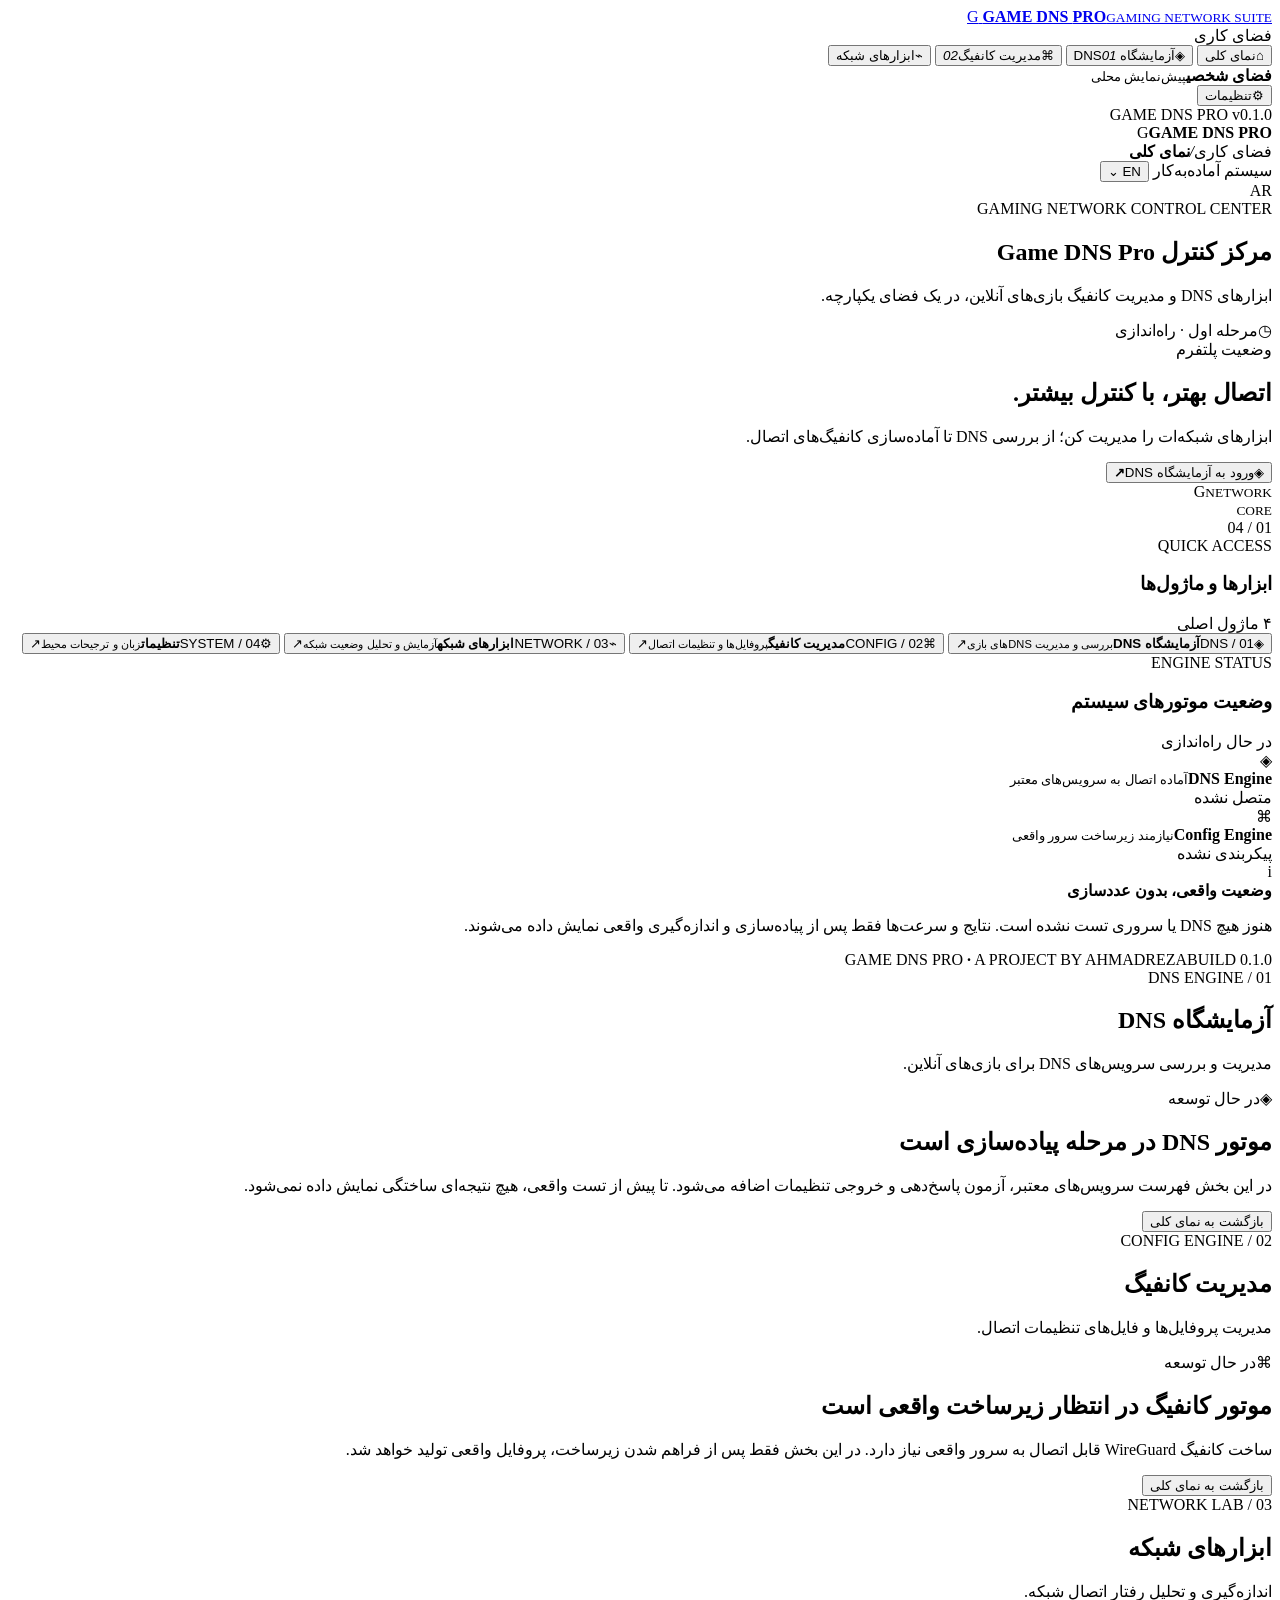
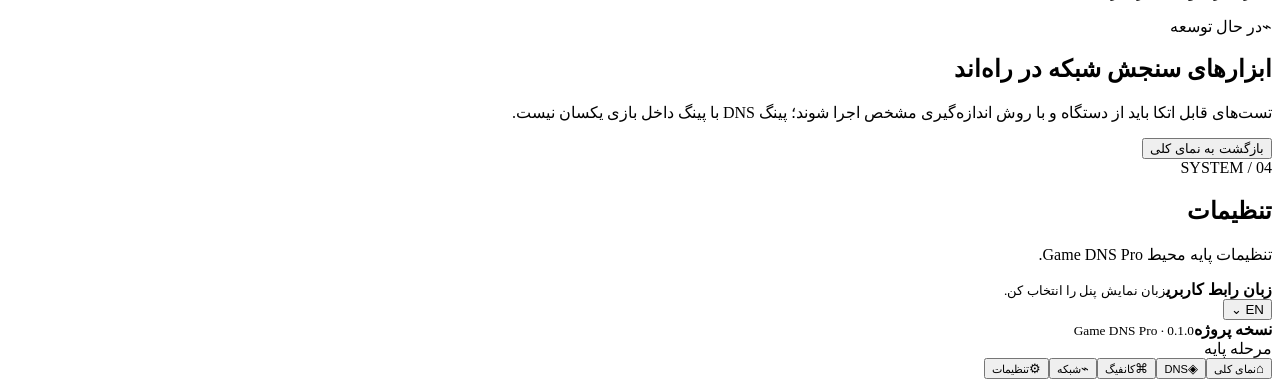
==== index.html @ c8e37b6e "feat: add responsive Game DNS Pro dashboard" ====
<!doctype html>
<html lang="fa" dir="rtl">
<head>
  <meta charset="utf-8">
  <meta name="viewport" content="width=device-width, initial-scale=1, viewport-fit=cover">
  <meta name="theme-color" content="#0b101b">
  <meta name="description" content="Game DNS Pro — Gaming DNS and configuration tools">
  <title>Game DNS Pro</title>
  <link rel="preconnect" href="https://fonts.googleapis.com">
  <link rel="preconnect" href="https://fonts.gstatic.com" crossorigin>
  <link href="https://fonts.googleapis.com/css2?family=Vazirmatn:wght@400;500;600;700;800;900&display=swap" rel="stylesheet">
  <link rel="stylesheet" href="assets/css/styles.css">
</head>
<body>
  <div class="ambient ambient-one"></div><div class="ambient ambient-two"></div>
  <div class="app-shell">
    <aside class="sidebar">
      <a class="brand" href="#" aria-label="Game DNS Pro">
        <span class="brand-mark"><span>G</span><i></i></span>
        <span class="brand-copy"><strong>GAME DNS <b>PRO</b></strong><small>GAMING NETWORK SUITE</small></span>
      </a>
      <div class="side-label" data-i18n="workspace">فضای کاری</div>
      <nav class="side-nav">
        <button class="nav-item active" data-page="overview"><span class="nav-icon">⌂</span><span data-i18n="overview">نمای کلی</span></button>
        <button class="nav-item" data-page="dns"><span class="nav-icon">◈</span><span data-i18n="dnsLab">آزمایشگاه DNS</span><em class="nav-soon">01</em></button>
        <button class="nav-item" data-page="configs"><span class="nav-icon">⌘</span><span data-i18n="configLab">مدیریت کانفیگ</span><em class="nav-soon">02</em></button>
        <button class="nav-item" data-page="network"><span class="nav-icon">⌁</span><span data-i18n="networkLab">ابزارهای شبکه</span></button>
      </nav>
      <div class="sidebar-bottom">
        <div class="private-card"><span class="private-dot"></span><div><strong data-i18n="personalWorkspace">فضای شخصی</strong><small data-i18n="localPreview">پیش‌نمایش محلی</small></div></div>
        <button class="nav-item" data-page="settings"><span class="nav-icon">⚙</span><span data-i18n="settings">تنظیمات</span></button>
        <div class="side-version">GAME DNS PRO <span>v0.1.0</span></div>
      </div>
    </aside>

    <main class="main-content">
      <header class="topbar">
        <div class="mobile-brand"><span class="brand-mark small"><span>G</span><i></i></span><strong>GAME DNS <b>PRO</b></strong></div>
        <div class="breadcrumb"><span data-i18n="workspace">فضای کاری</span><i>/</i><strong id="page-name" data-i18n="overview">نمای کلی</strong></div>
        <div class="top-actions">
          <span class="system-status"><i></i><span data-i18n="systemStandby">سیستم آماده‌به‌کار</span></span>
          <button class="language-button" id="language-toggle" aria-label="Change language">EN <span>⌄</span></button>
          <div class="avatar">AR</div>
        </div>
      </header>

      <section class="page active" id="page-overview">
        <div class="welcome-row">
          <div><div class="eyebrow"><span></span><span data-i18n="controlCenter">GAMING NETWORK CONTROL CENTER</span></div>
            <h1><span data-i18n="welcome">مرکز کنترل</span> <span class="accent-text">Game DNS Pro</span></h1>
            <p data-i18n="welcomeSub">ابزارهای DNS و مدیریت کانفیگ بازی‌های آنلاین، در یک فضای یکپارچه.</p>
          </div>
          <div class="date-chip"><span class="date-icon">◷</span><span data-i18n="phaseOne">مرحله اول · راه‌اندازی</span></div>
        </div>

        <div class="hero-panel">
          <div class="hero-grid"></div><div class="hero-orbit orbit-a"></div><div class="hero-orbit orbit-b"></div>
          <div class="hero-content">
            <div class="hero-kicker"><span class="live-dot"></span><span data-i18n="platformStatus">وضعیت پلتفرم</span></div>
            <h2 data-i18n="buildYourConnection">اتصال بهتر، با کنترل بیشتر.</h2>
            <p data-i18n="heroText">ابزارهای شبکه‌ات را مدیریت کن؛ از بررسی DNS تا آماده‌سازی کانفیگ‌های اتصال.</p>
            <button class="primary-button" data-go="dns"><span>◈</span><span data-i18n="openDnsLab">ورود به آزمایشگاه DNS</span><b>↗</b></button>
          </div>
          <div class="hero-art" aria-hidden="true"><div class="core-ring ring-one"></div><div class="core-ring ring-two"></div><div class="core-center"><span>G</span><small>NETWORK<br>CORE</small></div><i class="spark spark-one"></i><i class="spark spark-two"></i><i class="spark spark-three"></i></div>
          <div class="hero-index">01 <span>/ 04</span></div>
        </div>

        <div class="section-heading"><div><span class="section-overline" data-i18n="quickAccess">QUICK ACCESS</span><h3 data-i18n="toolsAndModules">ابزارها و ماژول‌ها</h3></div><span class="section-note" data-i18n="modulesCount">۴ ماژول اصلی</span></div>
        <div class="module-grid">
          <button class="module-card dns-card" data-go="dns"><span class="module-symbol">◈</span><span class="module-tag">01 / DNS</span><strong data-i18n="dnsLab">آزمایشگاه DNS</strong><small data-i18n="dnsDescription">بررسی و مدیریت DNSهای بازی</small><span class="module-arrow">↗</span><span class="module-glow"></span></button>
          <button class="module-card config-card" data-go="configs"><span class="module-symbol">⌘</span><span class="module-tag">02 / CONFIG</span><strong data-i18n="configLab">مدیریت کانفیگ</strong><small data-i18n="configDescription">پروفایل‌ها و تنظیمات اتصال</small><span class="module-arrow">↗</span><span class="module-glow"></span></button>
          <button class="module-card network-card" data-go="network"><span class="module-symbol">⌁</span><span class="module-tag">03 / NETWORK</span><strong data-i18n="networkLab">ابزارهای شبکه</strong><small data-i18n="networkDescription">آزمایش و تحلیل وضعیت شبکه</small><span class="module-arrow">↗</span><span class="module-glow"></span></button>
          <button class="module-card settings-card" data-go="settings"><span class="module-symbol">⚙</span><span class="module-tag">04 / SYSTEM</span><strong data-i18n="settings">تنظیمات</strong><small data-i18n="settingsDescription">زبان و ترجیحات محیط</small><span class="module-arrow">↗</span><span class="module-glow"></span></button>
        </div>

        <div class="bottom-grid">
          <div class="status-panel">
            <div class="panel-heading"><div><span class="section-overline" data-i18n="engineStatus">ENGINE STATUS</span><h3 data-i18n="systemModules">وضعیت موتورهای سیستم</h3></div><span class="status-pill pending" data-i18n="initializing">در حال راه‌اندازی</span></div>
            <div class="engine-row"><span class="engine-icon dns-icon">◈</span><div class="engine-info"><strong>DNS Engine</strong><small data-i18n="dnsEngineDesc">آماده اتصال به سرویس‌های معتبر</small></div><span class="engine-state" data-i18n="notConnected">متصل نشده</span></div>
            <div class="engine-row"><span class="engine-icon config-icon">⌘</span><div class="engine-info"><strong>Config Engine</strong><small data-i18n="configEngineDesc">نیازمند زیرساخت سرور واقعی</small></div><span class="engine-state" data-i18n="notConfigured">پیکربندی نشده</span></div>
          </div>
          <div class="notice-panel"><span class="notice-icon">i</span><div><strong data-i18n="honestStatus">وضعیت واقعی، بدون عددسازی</strong><p data-i18n="honestText">هنوز هیچ DNS یا سروری تست نشده است. نتایج و سرعت‌ها فقط پس از پیاده‌سازی و اندازه‌گیری واقعی نمایش داده می‌شوند.</p></div></div>
        </div>
        <footer class="footer"><span>GAME DNS PRO <b>·</b> A PROJECT BY AHMADREZA</span><span>BUILD 0.1.0</span></footer>
      </section>

      <section class="page placeholder-page" id="page-dns"><div class="page-title"><span class="section-overline">01 / DNS ENGINE</span><h1 data-i18n="dnsLab">آزمایشگاه DNS</h1><p data-i18n="dnsPageIntro">مدیریت و بررسی سرویس‌های DNS برای بازی‌های آنلاین.</p></div><div class="coming-panel"><span class="coming-icon">◈</span><span class="status-pill pending" data-i18n="inDevelopment">در حال توسعه</span><h2 data-i18n="dnsEngineNext">موتور DNS در مرحله پیاده‌سازی است</h2><p data-i18n="dnsEngineNextSub">در این بخش فهرست سرویس‌های معتبر، آزمون پاسخ‌دهی و خروجی تنظیمات اضافه می‌شود. تا پیش از تست واقعی، هیچ نتیجه‌ای ساختگی نمایش داده نمی‌شود.</p><button class="secondary-button" data-go="overview" data-i18n="backToOverview">بازگشت به نمای کلی</button></div></section>
      <section class="page placeholder-page" id="page-configs"><div class="page-title"><span class="section-overline">02 / CONFIG ENGINE</span><h1 data-i18n="configLab">مدیریت کانفیگ</h1><p data-i18n="configPageIntro">مدیریت پروفایل‌ها و فایل‌های تنظیمات اتصال.</p></div><div class="coming-panel"><span class="coming-icon">⌘</span><span class="status-pill pending" data-i18n="inDevelopment">در حال توسعه</span><h2 data-i18n="configEngineNext">موتور کانفیگ در انتظار زیرساخت واقعی است</h2><p data-i18n="configEngineNextSub">ساخت کانفیگ WireGuard قابل اتصال به سرور واقعی نیاز دارد. در این بخش فقط پس از فراهم شدن زیرساخت، پروفایل واقعی تولید خواهد شد.</p><button class="secondary-button" data-go="overview" data-i18n="backToOverview">بازگشت به نمای کلی</button></div></section>
      <section class="page placeholder-page" id="page-network"><div class="page-title"><span class="section-overline">03 / NETWORK LAB</span><h1 data-i18n="networkLab">ابزارهای شبکه</h1><p data-i18n="networkPageIntro">اندازه‌گیری و تحلیل رفتار اتصال شبکه.</p></div><div class="coming-panel"><span class="coming-icon">⌁</span><span class="status-pill pending" data-i18n="inDevelopment">در حال توسعه</span><h2 data-i18n="networkNext">ابزارهای سنجش شبکه در راه‌اند</h2><p data-i18n="networkNextSub">تست‌های قابل اتکا باید از دستگاه و با روش اندازه‌گیری مشخص اجرا شوند؛ پینگ DNS با پینگ داخل بازی یکسان نیست.</p><button class="secondary-button" data-go="overview" data-i18n="backToOverview">بازگشت به نمای کلی</button></div></section>
      <section class="page placeholder-page" id="page-settings"><div class="page-title"><span class="section-overline">04 / SYSTEM</span><h1 data-i18n="settings">تنظیمات</h1><p data-i18n="settingsPageIntro">تنظیمات پایه محیط Game DNS Pro.</p></div><div class="settings-panel"><div class="setting-row"><div><strong data-i18n="interfaceLanguage">زبان رابط کاربری</strong><small data-i18n="languageDesc">زبان نمایش پنل را انتخاب کن.</small></div><button class="language-button" id="language-toggle-settings">EN <span>⌄</span></button></div><div class="setting-row"><div><strong data-i18n="projectVersion">نسخه پروژه</strong><small>Game DNS Pro · 0.1.0</small></div><span class="status-pill pending" data-i18n="foundation">مرحله پایه</span></div></div></section>
      <nav class="mobile-nav"><button class="mobile-nav-item active" data-page="overview"><span>⌂</span><small data-i18n="overview">نمای کلی</small></button><button class="mobile-nav-item" data-page="dns"><span>◈</span><small>DNS</small></button><button class="mobile-nav-item" data-page="configs"><span>⌘</span><small data-i18n="configShort">کانفیگ</small></button><button class="mobile-nav-item" data-page="network"><span>⌁</span><small data-i18n="networkShort">شبکه</small></button><button class="mobile-nav-item" data-page="settings"><span>⚙</span><small data-i18n="settings">تنظیمات</small></button></nav>
    </main>
  </div>
  <script src="assets/js/app.js"></script>
</body>
</html>
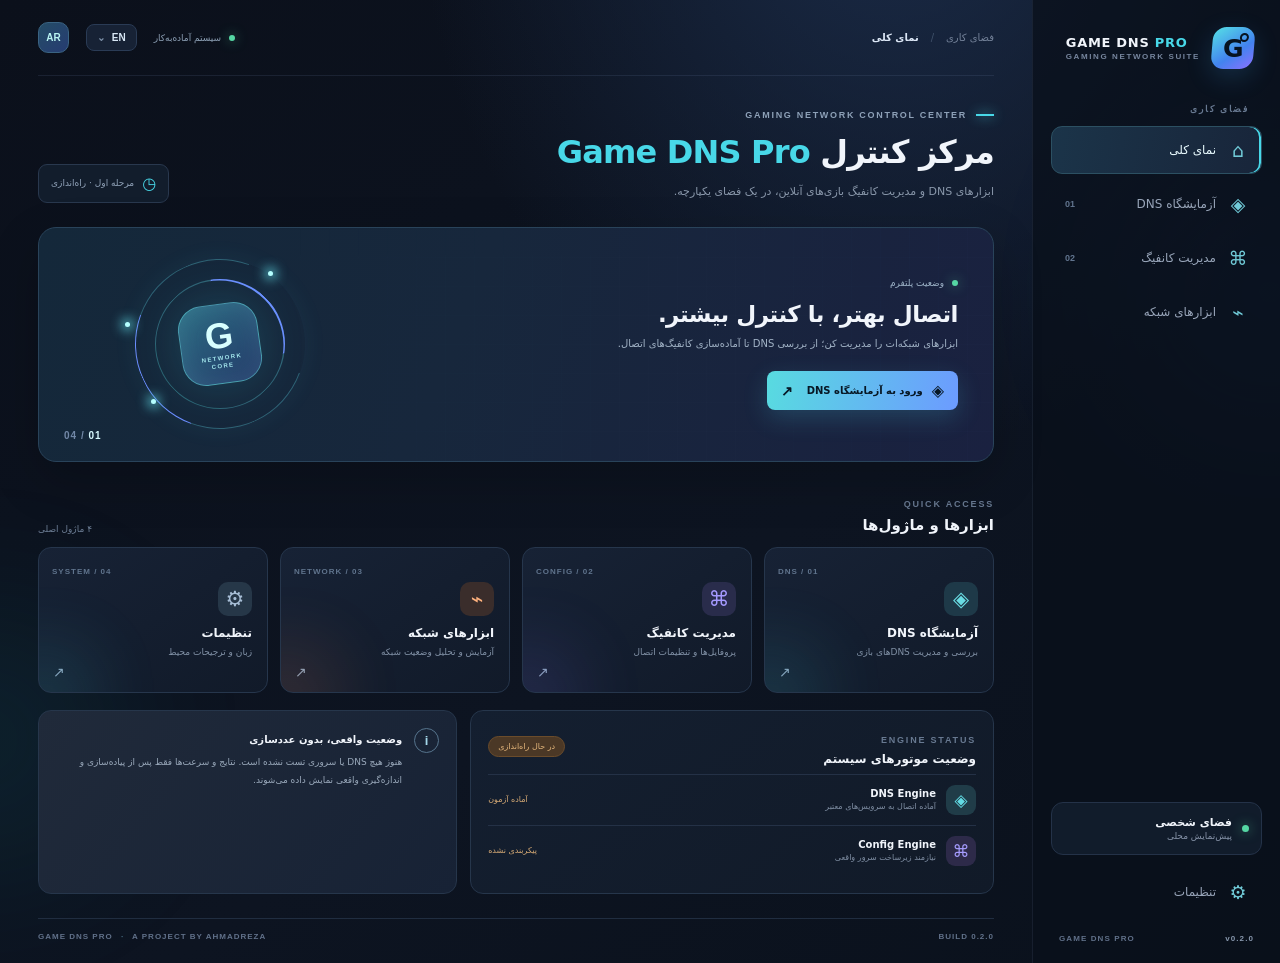
==== commit ce35a5d1: "Build DNS Lab interface v0.2.0" ====
--- a/index.html
+++ b/index.html
@@ -15,10 +15,7 @@
   <div class="ambient ambient-one"></div><div class="ambient ambient-two"></div>
   <div class="app-shell">
     <aside class="sidebar">
-      <a class="brand" href="#" aria-label="Game DNS Pro">
-        <span class="brand-mark"><span>G</span><i></i></span>
-        <span class="brand-copy"><strong>GAME DNS <b>PRO</b></strong><small>GAMING NETWORK SUITE</small></span>
-      </a>
+      <a class="brand" href="#" aria-label="Game DNS Pro"><span class="brand-mark"><span>G</span><i></i></span><span class="brand-copy"><strong>GAME DNS <b>PRO</b></strong><small>GAMING NETWORK SUITE</small></span></a>
       <div class="side-label" data-i18n="workspace">فضای کاری</div>
       <nav class="side-nav">
         <button class="nav-item active" data-page="overview"><span class="nav-icon">⌂</span><span data-i18n="overview">نمای کلی</span></button>
@@ -26,71 +23,34 @@
         <button class="nav-item" data-page="configs"><span class="nav-icon">⌘</span><span data-i18n="configLab">مدیریت کانفیگ</span><em class="nav-soon">02</em></button>
         <button class="nav-item" data-page="network"><span class="nav-icon">⌁</span><span data-i18n="networkLab">ابزارهای شبکه</span></button>
       </nav>
-      <div class="sidebar-bottom">
-        <div class="private-card"><span class="private-dot"></span><div><strong data-i18n="personalWorkspace">فضای شخصی</strong><small data-i18n="localPreview">پیش‌نمایش محلی</small></div></div>
-        <button class="nav-item" data-page="settings"><span class="nav-icon">⚙</span><span data-i18n="settings">تنظیمات</span></button>
-        <div class="side-version">GAME DNS PRO <span>v0.1.0</span></div>
-      </div>
+      <div class="sidebar-bottom"><div class="private-card"><span class="private-dot"></span><div><strong data-i18n="personalWorkspace">فضای شخصی</strong><small data-i18n="localPreview">پیش‌نمایش محلی</small></div></div><button class="nav-item" data-page="settings"><span class="nav-icon">⚙</span><span data-i18n="settings">تنظیمات</span></button><div class="side-version">GAME DNS PRO <span>v0.2.0</span></div></div>
     </aside>
-
     <main class="main-content">
-      <header class="topbar">
-        <div class="mobile-brand"><span class="brand-mark small"><span>G</span><i></i></span><strong>GAME DNS <b>PRO</b></strong></div>
-        <div class="breadcrumb"><span data-i18n="workspace">فضای کاری</span><i>/</i><strong id="page-name" data-i18n="overview">نمای کلی</strong></div>
-        <div class="top-actions">
-          <span class="system-status"><i></i><span data-i18n="systemStandby">سیستم آماده‌به‌کار</span></span>
-          <button class="language-button" id="language-toggle" aria-label="Change language">EN <span>⌄</span></button>
-          <div class="avatar">AR</div>
+      <header class="topbar"><div class="mobile-brand"><span class="brand-mark small"><span>G</span><i></i></span><strong>GAME DNS <b>PRO</b></strong></div><div class="breadcrumb"><span data-i18n="workspace">فضای کاری</span><i>/</i><strong id="page-name" data-i18n="overview">نمای کلی</strong></div><div class="top-actions"><span class="system-status"><i></i><span data-i18n="systemStandby">سیستم آماده‌به‌کار</span></span><button class="language-button" id="language-toggle" aria-label="Change language">EN <span>⌄</span></button><div class="avatar">AR</div></div></header>
+      <section class="page active" id="page-overview">
+        <div class="welcome-row"><div><div class="eyebrow"><span></span><span data-i18n="controlCenter">GAMING NETWORK CONTROL CENTER</span></div><h1><span data-i18n="welcome">مرکز کنترل</span> <span class="accent-text">Game DNS Pro</span></h1><p data-i18n="welcomeSub">ابزارهای DNS و مدیریت کانفیگ بازی‌های آنلاین، در یک فضای یکپارچه.</p></div><div class="date-chip"><span class="date-icon">◷</span><span data-i18n="phaseOne">مرحله اول · راه‌اندازی</span></div></div>
+        <div class="hero-panel"><div class="hero-grid"></div><div class="hero-orbit orbit-a"></div><div class="hero-orbit orbit-b"></div><div class="hero-content"><div class="hero-kicker"><span class="live-dot"></span><span data-i18n="platformStatus">وضعیت پلتفرم</span></div><h2 data-i18n="buildYourConnection">اتصال بهتر، با کنترل بیشتر.</h2><p data-i18n="heroText">ابزارهای شبکه‌ات را مدیریت کن؛ از بررسی DNS تا آماده‌سازی کانفیگ‌های اتصال.</p><button class="primary-button" data-go="dns"><span>◈</span><span data-i18n="openDnsLab">ورود به آزمایشگاه DNS</span><b>↗</b></button></div><div class="hero-art" aria-hidden="true"><div class="core-ring ring-one"></div><div class="core-ring ring-two"></div><div class="core-center"><span>G</span><small>NETWORK<br>CORE</small></div><i class="spark spark-one"></i><i class="spark spark-two"></i><i class="spark spark-three"></i></div><div class="hero-index">01 <span>/ 04</span></div></div>
+        <div class="section-heading"><div><span class="section-overline" data-i18n="quickAccess">QUICK ACCESS</span><h3 data-i18n="toolsAndModules">ابزارها و ماژول‌ها</h3></div><span class="section-note" data-i18n="modulesCount">۴ ماژول اصلی</span></div>
+        <div class="module-grid"><button class="module-card dns-card" data-go="dns"><span class="module-symbol">◈</span><span class="module-tag">01 / DNS</span><strong data-i18n="dnsLab">آزمایشگاه DNS</strong><small data-i18n="dnsDescription">بررسی و مدیریت DNSهای بازی</small><span class="module-arrow">↗</span><span class="module-glow"></span></button><button class="module-card config-card" data-go="configs"><span class="module-symbol">⌘</span><span class="module-tag">02 / CONFIG</span><strong data-i18n="configLab">مدیریت کانفیگ</strong><small data-i18n="configDescription">پروفایل‌ها و تنظیمات اتصال</small><span class="module-arrow">↗</span><span class="module-glow"></span></button><button class="module-card network-card" data-go="network"><span class="module-symbol">⌁</span><span class="module-tag">03 / NETWORK</span><strong data-i18n="networkLab">ابزارهای شبکه</strong><small data-i18n="networkDescription">آزمایش و تحلیل وضعیت شبکه</small><span class="module-arrow">↗</span><span class="module-glow"></span></button><button class="module-card settings-card" data-go="settings"><span class="module-symbol">⚙</span><span class="module-tag">04 / SYSTEM</span><strong data-i18n="settings">تنظیمات</strong><small data-i18n="settingsDescription">زبان و ترجیحات محیط</small><span class="module-arrow">↗</span><span class="module-glow"></span></button></div>
+        <div class="bottom-grid"><div class="status-panel"><div class="panel-heading"><div><span class="section-overline" data-i18n="engineStatus">ENGINE STATUS</span><h3 data-i18n="systemModules">وضعیت موتورهای سیستم</h3></div><span class="status-pill pending" data-i18n="initializing">در حال راه‌اندازی</span></div><div class="engine-row"><span class="engine-icon dns-icon">◈</span><div class="engine-info"><strong>DNS Engine</strong><small data-i18n="dnsEngineDesc">آزمون DoH مرورگر فعال شده است</small></div><span class="engine-state" data-i18n="readyToTest">آماده آزمون</span></div><div class="engine-row"><span class="engine-icon config-icon">⌘</span><div class="engine-info"><strong>Config Engine</strong><small data-i18n="configEngineDesc">نیازمند زیرساخت سرور واقعی</small></div><span class="engine-state" data-i18n="notConfigured">پیکربندی نشده</span></div></div><div class="notice-panel"><span class="notice-icon">i</span><div><strong data-i18n="honestStatus">اندازه‌گیری واقعی، با توضیح محدودیت</strong><p data-i18n="honestText">آزمون DNS از طریق DoH و مرورگر انجام می‌شود؛ این عدد پینگ بازی یا آزمون DNS سیستمی گوشی نیست.</p></div></div></div>
+        <footer class="footer"><span>GAME DNS PRO <b>·</b> A PROJECT BY AHMADREZA</span><span>BUILD 0.2.0</span></footer>
+      </section>
+      <section class="page dns-page" id="page-dns">
+        <div class="page-title"><span class="section-overline">01 / DNS ENGINE</span><h1 data-i18n="dnsLab">آزمایشگاه DNS</h1><p data-i18n="dnsPageIntro">آزمون پاسخ‌گویی سرویس‌های DNS عمومی از مسیر DNS-over-HTTPS.</p></div>
+        <div class="dns-intro"><div class="dns-intro-icon">◈</div><div><strong data-i18n="dohTitle">آزمون زنده DNS-over-HTTPS</strong><p data-i18n="dohDescription">درخواست واقعی برای دامنه انتخابی به سرویس‌دهنده‌های عمومی ارسال می‌شود و زمان پاسخ مرورگر ثبت می‌شود.</p></div></div>
+        <div class="dns-test-panel"><label for="dns-domain" data-i18n="domainLabel">دامنه مورد آزمایش</label><div class="dns-input-row"><input id="dns-domain" type="text" value="google.com" inputmode="url" autocomplete="off" spellcheck="false"><button id="dns-test-button" class="primary-button"><span>↻</span><span data-i18n="runDnsTest">شروع آزمون</span></button></div><div class="dns-presets"><span data-i18n="quickDomains">نمونه‌ها:</span><button data-domain="google.com">Google</button><button data-domain="youtube.com">YouTube</button><button data-domain="pubgmobile.com">PUBG Mobile</button><button data-domain="garena.com">Garena</button></div></div>
+        <div class="dns-results-head"><div><span class="section-overline">RESOLVER COMPARISON</span><h3 data-i18n="resolverResults">نتایج سرویس‌دهنده‌ها</h3></div><span id="dns-run-state" class="status-pill pending" data-i18n="notTested">هنوز آزمایش نشده</span></div>
+        <div id="dns-results" class="resolver-grid">
+          <article class="resolver-card" data-resolver="cloudflare"><div class="resolver-top"><span class="resolver-logo cloudflare-logo">C</span><div><strong>Cloudflare</strong><small>1.1.1.1 · DoH</small></div><span class="resolver-time">—</span></div><div class="resolver-detail" data-i18n="waitingTest">در انتظار آزمون</div><div class="resolver-bottom"><code>1.1.1.1</code><button data-copy="1.1.1.1" data-i18n="copyAddress">کپی آدرس</button></div></article>
+          <article class="resolver-card" data-resolver="google"><div class="resolver-top"><span class="resolver-logo google-logo">G</span><div><strong>Google Public DNS</strong><small>8.8.8.8 · DoH</small></div><span class="resolver-time">—</span></div><div class="resolver-detail" data-i18n="waitingTest">در انتظار آزمون</div><div class="resolver-bottom"><code>8.8.8.8</code><button data-copy="8.8.8.8" data-i18n="copyAddress">کپی آدرس</button></div></article>
         </div>
-      </header>
-
-      <section class="page active" id="page-overview">
-        <div class="welcome-row">
-          <div><div class="eyebrow"><span></span><span data-i18n="controlCenter">GAMING NETWORK CONTROL CENTER</span></div>
-            <h1><span data-i18n="welcome">مرکز کنترل</span> <span class="accent-text">Game DNS Pro</span></h1>
-            <p data-i18n="welcomeSub">ابزارهای DNS و مدیریت کانفیگ بازی‌های آنلاین، در یک فضای یکپارچه.</p>
-          </div>
-          <div class="date-chip"><span class="date-icon">◷</span><span data-i18n="phaseOne">مرحله اول · راه‌اندازی</span></div>
-        </div>
-
-        <div class="hero-panel">
-          <div class="hero-grid"></div><div class="hero-orbit orbit-a"></div><div class="hero-orbit orbit-b"></div>
-          <div class="hero-content">
-            <div class="hero-kicker"><span class="live-dot"></span><span data-i18n="platformStatus">وضعیت پلتفرم</span></div>
-            <h2 data-i18n="buildYourConnection">اتصال بهتر، با کنترل بیشتر.</h2>
-            <p data-i18n="heroText">ابزارهای شبکه‌ات را مدیریت کن؛ از بررسی DNS تا آماده‌سازی کانفیگ‌های اتصال.</p>
-            <button class="primary-button" data-go="dns"><span>◈</span><span data-i18n="openDnsLab">ورود به آزمایشگاه DNS</span><b>↗</b></button>
-          </div>
-          <div class="hero-art" aria-hidden="true"><div class="core-ring ring-one"></div><div class="core-ring ring-two"></div><div class="core-center"><span>G</span><small>NETWORK<br>CORE</small></div><i class="spark spark-one"></i><i class="spark spark-two"></i><i class="spark spark-three"></i></div>
-          <div class="hero-index">01 <span>/ 04</span></div>
-        </div>
-
-        <div class="section-heading"><div><span class="section-overline" data-i18n="quickAccess">QUICK ACCESS</span><h3 data-i18n="toolsAndModules">ابزارها و ماژول‌ها</h3></div><span class="section-note" data-i18n="modulesCount">۴ ماژول اصلی</span></div>
-        <div class="module-grid">
-          <button class="module-card dns-card" data-go="dns"><span class="module-symbol">◈</span><span class="module-tag">01 / DNS</span><strong data-i18n="dnsLab">آزمایشگاه DNS</strong><small data-i18n="dnsDescription">بررسی و مدیریت DNSهای بازی</small><span class="module-arrow">↗</span><span class="module-glow"></span></button>
-          <button class="module-card config-card" data-go="configs"><span class="module-symbol">⌘</span><span class="module-tag">02 / CONFIG</span><strong data-i18n="configLab">مدیریت کانفیگ</strong><small data-i18n="configDescription">پروفایل‌ها و تنظیمات اتصال</small><span class="module-arrow">↗</span><span class="module-glow"></span></button>
-          <button class="module-card network-card" data-go="network"><span class="module-symbol">⌁</span><span class="module-tag">03 / NETWORK</span><strong data-i18n="networkLab">ابزارهای شبکه</strong><small data-i18n="networkDescription">آزمایش و تحلیل وضعیت شبکه</small><span class="module-arrow">↗</span><span class="module-glow"></span></button>
-          <button class="module-card settings-card" data-go="settings"><span class="module-symbol">⚙</span><span class="module-tag">04 / SYSTEM</span><strong data-i18n="settings">تنظیمات</strong><small data-i18n="settingsDescription">زبان و ترجیحات محیط</small><span class="module-arrow">↗</span><span class="module-glow"></span></button>
-        </div>
-
-        <div class="bottom-grid">
-          <div class="status-panel">
-            <div class="panel-heading"><div><span class="section-overline" data-i18n="engineStatus">ENGINE STATUS</span><h3 data-i18n="systemModules">وضعیت موتورهای سیستم</h3></div><span class="status-pill pending" data-i18n="initializing">در حال راه‌اندازی</span></div>
-            <div class="engine-row"><span class="engine-icon dns-icon">◈</span><div class="engine-info"><strong>DNS Engine</strong><small data-i18n="dnsEngineDesc">آماده اتصال به سرویس‌های معتبر</small></div><span class="engine-state" data-i18n="notConnected">متصل نشده</span></div>
-            <div class="engine-row"><span class="engine-icon config-icon">⌘</span><div class="engine-info"><strong>Config Engine</strong><small data-i18n="configEngineDesc">نیازمند زیرساخت سرور واقعی</small></div><span class="engine-state" data-i18n="notConfigured">پیکربندی نشده</span></div>
-          </div>
-          <div class="notice-panel"><span class="notice-icon">i</span><div><strong data-i18n="honestStatus">وضعیت واقعی، بدون عددسازی</strong><p data-i18n="honestText">هنوز هیچ DNS یا سروری تست نشده است. نتایج و سرعت‌ها فقط پس از پیاده‌سازی و اندازه‌گیری واقعی نمایش داده می‌شوند.</p></div></div>
-        </div>
-        <footer class="footer"><span>GAME DNS PRO <b>·</b> A PROJECT BY AHMADREZA</span><span>BUILD 0.1.0</span></footer>
+        <div class="dns-warning"><strong data-i18n="measurementNote">نکته مهم درباره نتیجه</strong><p data-i18n="measurementText">این آزمون زمان پاسخ درخواست HTTPS به resolver را از مرورگر فعلی اندازه می‌گیرد. این نتیجه، پینگ بازی، پینگ ICMP یا سرعت DNS تنظیم‌شده در اندروید نیست. موقعیت شبکه، فیلترشکن، کش و کیفیت اینترنت روی نتیجه اثر دارند.</p></div>
       </section>
-
-      <section class="page placeholder-page" id="page-dns"><div class="page-title"><span class="section-overline">01 / DNS ENGINE</span><h1 data-i18n="dnsLab">آزمایشگاه DNS</h1><p data-i18n="dnsPageIntro">مدیریت و بررسی سرویس‌های DNS برای بازی‌های آنلاین.</p></div><div class="coming-panel"><span class="coming-icon">◈</span><span class="status-pill pending" data-i18n="inDevelopment">در حال توسعه</span><h2 data-i18n="dnsEngineNext">موتور DNS در مرحله پیاده‌سازی است</h2><p data-i18n="dnsEngineNextSub">در این بخش فهرست سرویس‌های معتبر، آزمون پاسخ‌دهی و خروجی تنظیمات اضافه می‌شود. تا پیش از تست واقعی، هیچ نتیجه‌ای ساختگی نمایش داده نمی‌شود.</p><button class="secondary-button" data-go="overview" data-i18n="backToOverview">بازگشت به نمای کلی</button></div></section>
       <section class="page placeholder-page" id="page-configs"><div class="page-title"><span class="section-overline">02 / CONFIG ENGINE</span><h1 data-i18n="configLab">مدیریت کانفیگ</h1><p data-i18n="configPageIntro">مدیریت پروفایل‌ها و فایل‌های تنظیمات اتصال.</p></div><div class="coming-panel"><span class="coming-icon">⌘</span><span class="status-pill pending" data-i18n="inDevelopment">در حال توسعه</span><h2 data-i18n="configEngineNext">موتور کانفیگ در انتظار زیرساخت واقعی است</h2><p data-i18n="configEngineNextSub">ساخت کانفیگ WireGuard قابل اتصال به سرور واقعی نیاز دارد. در این بخش فقط پس از فراهم شدن زیرساخت، پروفایل واقعی تولید خواهد شد.</p><button class="secondary-button" data-go="overview" data-i18n="backToOverview">بازگشت به نمای کلی</button></div></section>
       <section class="page placeholder-page" id="page-network"><div class="page-title"><span class="section-overline">03 / NETWORK LAB</span><h1 data-i18n="networkLab">ابزارهای شبکه</h1><p data-i18n="networkPageIntro">اندازه‌گیری و تحلیل رفتار اتصال شبکه.</p></div><div class="coming-panel"><span class="coming-icon">⌁</span><span class="status-pill pending" data-i18n="inDevelopment">در حال توسعه</span><h2 data-i18n="networkNext">ابزارهای سنجش شبکه در راه‌اند</h2><p data-i18n="networkNextSub">تست‌های قابل اتکا باید از دستگاه و با روش اندازه‌گیری مشخص اجرا شوند؛ پینگ DNS با پینگ داخل بازی یکسان نیست.</p><button class="secondary-button" data-go="overview" data-i18n="backToOverview">بازگشت به نمای کلی</button></div></section>
-      <section class="page placeholder-page" id="page-settings"><div class="page-title"><span class="section-overline">04 / SYSTEM</span><h1 data-i18n="settings">تنظیمات</h1><p data-i18n="settingsPageIntro">تنظیمات پایه محیط Game DNS Pro.</p></div><div class="settings-panel"><div class="setting-row"><div><strong data-i18n="interfaceLanguage">زبان رابط کاربری</strong><small data-i18n="languageDesc">زبان نمایش پنل را انتخاب کن.</small></div><button class="language-button" id="language-toggle-settings">EN <span>⌄</span></button></div><div class="setting-row"><div><strong data-i18n="projectVersion">نسخه پروژه</strong><small>Game DNS Pro · 0.1.0</small></div><span class="status-pill pending" data-i18n="foundation">مرحله پایه</span></div></div></section>
+      <section class="page placeholder-page" id="page-settings"><div class="page-title"><span class="section-overline">04 / SYSTEM</span><h1 data-i18n="settings">تنظیمات</h1><p data-i18n="settingsPageIntro">تنظیمات پایه محیط Game DNS Pro.</p></div><div class="settings-panel"><div class="setting-row"><div><strong data-i18n="interfaceLanguage">زبان رابط کاربری</strong><small data-i18n="languageDesc">زبان نمایش پنل را انتخاب کن.</small></div><button class="language-button" id="language-toggle-settings">EN <span>⌄</span></button></div><div class="setting-row"><div><strong data-i18n="projectVersion">نسخه پروژه</strong><small>Game DNS Pro · 0.2.0</small></div><span class="status-pill pending" data-i18n="foundation">مرحله پایه</span></div></div></section>
       <nav class="mobile-nav"><button class="mobile-nav-item active" data-page="overview"><span>⌂</span><small data-i18n="overview">نمای کلی</small></button><button class="mobile-nav-item" data-page="dns"><span>◈</span><small>DNS</small></button><button class="mobile-nav-item" data-page="configs"><span>⌘</span><small data-i18n="configShort">کانفیگ</small></button><button class="mobile-nav-item" data-page="network"><span>⌁</span><small data-i18n="networkShort">شبکه</small></button><button class="mobile-nav-item" data-page="settings"><span>⚙</span><small data-i18n="settings">تنظیمات</small></button></nav>
     </main>
   </div>
   <script src="assets/js/app.js"></script>
-</body>
-</html>+</body></html>
--- a/assets/css/styles.css
+++ b/assets/css/styles.css
@@ -0,0 +1 @@
+:root{--bg:#0b101b;--panel:#111a29;--panel2:#151f30;--line:#253248;--text:#f1f5fb;--muted:#8794a9;--cyan:#48d8e8;--blue:#6689ff;--orange:#ff9b5e;--green:#55d6a3;--font:"Vazirmatn",system-ui,sans-serif}*{box-sizing:border-box}html{min-height:100%;background:var(--bg)}body{margin:0;min-height:100vh;color:var(--text);font-family:var(--font);background:radial-gradient(ellipse at 70% -15%,#1b2c49 0,transparent 38%),linear-gradient(145deg,#0b101b,#0d1421 58%,#0a111c);overflow-x:hidden}.ambient{position:fixed;pointer-events:none;filter:blur(90px);opacity:.12;border-radius:50%;z-index:0}.ambient-one{width:260px;height:260px;background:#3d82ff;top:18%;right:-120px}.ambient-two{width:230px;height:230px;background:#18c8ce;bottom:5%;left:-130px}.app-shell{position:relative;z-index:1;display:flex;min-height:100vh}.sidebar{width:248px;flex:0 0 248px;padding:27px 18px 20px;border-left:1px solid rgba(113,139,177,.13);background:rgba(10,16,27,.76);display:flex;flex-direction:column;min-height:100vh}.brand{display:flex;align-items:center;gap:12px;text-decoration:none;color:var(--text);padding:0 8px 35px}.brand-mark{width:42px;height:42px;border-radius:13px;display:grid;place-items:center;position:relative;background:linear-gradient(145deg,#55e1e5,#4383ef 60%,#8b71ff);box-shadow:0 8px 25px #3d9ee533;transform:skew(-5deg)}.brand-mark span{font-size:25px;font-weight:900;color:#071321;transform:skew(5deg)}.brand-mark i{position:absolute;width:9px;height:9px;border:2px solid #071321;border-radius:50%;right:6px;top:6px}.brand-copy{display:flex;flex-direction:column;gap:2px;direction:ltr;text-align:left}.brand-copy strong{font-size:13px;letter-spacing:.7px}.brand-copy strong b,.mobile-brand b{color:var(--cyan)}.brand-copy small{font:700 8px Arial;letter-spacing:1.6px;color:#77869e}.side-label,.section-overline{font:700 9px Arial,sans-serif;letter-spacing:1.8px;color:#687991}.side-label{padding:0 13px 12px}.side-nav{display:grid;gap:6px}.nav-item{width:100%;display:flex;align-items:center;gap:12px;border:1px solid transparent;background:transparent;color:#99a6ba;padding:12px 13px;border-radius:11px;text-align:right;font:500 12px var(--font);cursor:pointer;transition:.2s}.nav-item:hover{background:#172337;color:#eaf2ff}.nav-item.active{background:linear-gradient(100deg,#1b3449,#18253a);border-color:#2c5062;color:#eafcff;box-shadow:inset -2px 0 var(--cyan)}.nav-icon{font-size:19px;color:#71cbd8;width:20px;text-align:center}.nav-soon{margin-right:auto;font:700 9px Arial;color:#61748e}.sidebar-bottom{margin-top:auto}.private-card{display:flex;align-items:center;gap:10px;padding:13px 12px;margin:0 0 13px;background:#111c2b;border:1px solid #243248;border-radius:12px}.private-dot,.system-status i,.live-dot{width:7px;height:7px;border-radius:50%;background:var(--green);box-shadow:0 0 12px #55d6a399}.private-card div{display:grid;gap:2px}.private-card strong{font-size:11px}.private-card small{font-size:9px;color:var(--muted)}.side-version{padding:18px 8px 0;color:#61718a;font:700 8px Arial;letter-spacing:1.1px;direction:ltr}.side-version span{float:right;color:#8797ac}.main-content{flex:1;min-width:0;padding:0 38px 22px}.topbar{height:76px;display:flex;align-items:center;justify-content:space-between;border-bottom:1px solid rgba(119,145,180,.14)}.breadcrumb{display:flex;align-items:center;gap:12px;color:#75839a;font-size:10px}.breadcrumb i{font-style:normal;color:#40516a}.breadcrumb strong{color:#dce7f6;font-weight:600}.top-actions{display:flex;align-items:center;gap:17px}.system-status{display:flex;align-items:center;gap:8px;color:#8da0b5;font-size:9px}.system-status i{width:6px;height:6px}.language-button{background:#172235;border:1px solid #2a3b55;color:#d8e7f5;border-radius:8px;padding:7px 10px;font:700 10px Arial;cursor:pointer}.language-button span{color:#7d91a9;margin-right:4px}.avatar{width:31px;height:31px;border-radius:10px;background:linear-gradient(140deg,#244c66,#263c72);border:1px solid #3a6382;display:grid;place-items:center;color:#b8f4f1;font:800 10px Arial}.mobile-brand{display:none}.page{display:none;padding-top:34px;animation:fadein .28s ease}.page.active{display:block}@keyframes fadein{from{opacity:0;transform:translateY(5px)}to{opacity:1;transform:none}}.welcome-row{display:flex;align-items:flex-end;justify-content:space-between;gap:18px;margin-bottom:24px}.eyebrow{display:flex;align-items:center;gap:9px;color:#8ea1b8;font:700 9px Arial;letter-spacing:1.7px}.eyebrow span:first-child{width:18px;height:2px;background:var(--cyan);box-shadow:0 0 12px var(--cyan)}h1{font-size:clamp(23px,3vw,32px);line-height:1.4;margin:10px 0 6px;font-weight:800;letter-spacing:-.8px}.accent-text{color:var(--cyan);direction:ltr;display:inline-block}.welcome-row p,.page-title p{font-size:11px;color:#8997aa;margin:0;line-height:2}.date-chip{display:flex;align-items:center;gap:8px;color:#91a3b9;border:1px solid #29384e;background:#121d2c;padding:9px 12px;border-radius:9px;font-size:9px;white-space:nowrap}.date-icon{font-size:16px;color:var(--cyan)}.hero-panel{min-height:235px;border:1px solid #29435a;border-radius:18px;position:relative;overflow:hidden;background:linear-gradient(112deg,#14283a 0%,#17273c 44%,#1a2140 100%);display:flex;align-items:center;padding:30px 35px;margin-bottom:30px;box-shadow:0 18px 50px #0003}.hero-grid{position:absolute;inset:0;opacity:.16;background-image:linear-gradient(#83b5d41a 1px,transparent 1px),linear-gradient(90deg,#83b5d41a 1px,transparent 1px);background-size:29px 29px;mask-image:linear-gradient(90deg,transparent,#000)}.hero-content{position:relative;z-index:2;max-width:510px}.hero-kicker{display:flex;align-items:center;gap:8px;color:#9fb5c9;font-size:9px}.live-dot{width:6px;height:6px}h2{font-size:23px;margin:13px 0 7px;letter-spacing:-.5px}.hero-content p{font-size:10px;line-height:2;color:#a2b3c6;margin:0 0 17px}.primary-button{display:flex;align-items:center;gap:9px;padding:10px 14px;border:0;border-radius:8px;background:linear-gradient(100deg,#58dbe0,#6c9bff);color:#071724;font:800 10px var(--font);box-shadow:0 8px 25px #4dc9e533;cursor:pointer}.primary-button>span:first-child{font-size:16px}.primary-button b{font:700 14px Arial;margin-right:5px}.hero-art{position:absolute;left:9%;top:50%;transform:translateY(-50%);width:190px;height:190px;display:grid;place-items:center}.core-ring{position:absolute;border:1px solid #61d9e855;border-radius:50%;transform:rotate(-25deg)}.ring-one{width:170px;height:170px;border-left-color:#6b8eff;border-right-color:transparent;box-shadow:0 0 24px #43c7dd12}.ring-two{width:130px;height:130px;border-top:2px solid #6c8fff;border-bottom:1px solid #54dce055;transform:rotate(45deg)}.core-center{width:80px;height:80px;border-radius:24px;background:linear-gradient(145deg,#2c6d83,#243a69);border:1px solid #65d9df88;box-shadow:0 0 45px #42d7e52b,inset 0 0 25px #8bdce522;display:flex;flex-direction:column;align-items:center;justify-content:center;transform:rotate(-8deg)}.core-center span{font:900 36px Arial;color:#d8ffff;line-height:1}.core-center small{font:700 6px Arial;letter-spacing:1.4px;text-align:center;color:#a4e7ed;line-height:1.4}.spark{position:absolute;width:5px;height:5px;border-radius:50%;background:#b5ffff;box-shadow:0 0 12px 3px #62dce8}.spark-one{top:22px;right:42px}.spark-two{bottom:35px;left:26px}.spark-three{top:73px;left:0}.hero-index{position:absolute;bottom:20px;left:25px;color:#d8faff;font:700 10px Arial;letter-spacing:1px}.hero-index span{color:#7288a7}.section-heading,.panel-heading{display:flex;align-items:flex-end;justify-content:space-between;margin-bottom:13px}.section-heading h3,.panel-heading h3{font-size:15px;margin:5px 0 0}.section-note{font-size:9px;color:#6e7f96}.module-grid{display:grid;grid-template-columns:repeat(4,minmax(0,1fr));gap:12px}.module-card{min-height:146px;position:relative;overflow:hidden;text-align:right;padding:15px;border:1px solid #26364c;border-radius:13px;background:linear-gradient(145deg,#172235,#111a29);color:var(--text);font-family:var(--font);cursor:pointer;transition:transform .2s,border-color .2s}.module-card:hover{transform:translateY(-3px);border-color:#4d7c91}.module-symbol{width:34px;height:34px;display:grid;place-items:center;border-radius:10px;background:#1e3948;color:#69dce3;font-size:21px;margin-bottom:10px}.module-tag{position:absolute;top:19px;left:13px;font:700 8px Arial;letter-spacing:1px;color:#60748d}.module-card strong{display:block;font-size:12px;margin-bottom:3px}.module-card small{font-size:9px;color:#8292a7}.module-arrow{position:absolute;left:14px;bottom:12px;color:#8ba2ba;font:14px Arial}.module-glow{position:absolute;width:90px;height:90px;filter:blur(38px);opacity:.16;left:-40px;bottom:-50px;background:var(--cyan)}.config-card .module-symbol{background:#292c4b;color:#a59aff}.config-card .module-glow{background:#8a79ff}.network-card .module-symbol{background:#3a2d2b;color:#ffb27e}.network-card .module-glow{background:#ff8c58}.settings-card .module-symbol{background:#263748;color:#a6bdd5}.bottom-grid{display:grid;grid-template-columns:1.25fr 1fr;gap:13px;margin-top:17px}.status-panel,.notice-panel,.settings-panel{border:1px solid #26364b;background:linear-gradient(145deg,#141f30,#111a28);border-radius:13px;padding:17px}.panel-heading{align-items:center;margin-bottom:8px}.panel-heading h3{font-size:12px}.status-pill{display:inline-flex;align-items:center;gap:6px;border-radius:30px;padding:5px 9px;font-size:8px;white-space:nowrap}.status-pill.pending{color:#e5b77c;background:#4b3826;border:1px solid #6b4c2b}.engine-row{display:flex;align-items:center;gap:10px;padding:10px 0;border-top:1px solid #243146}.engine-icon{width:30px;height:30px;border-radius:9px;display:grid;place-items:center;background:#203c48;color:#62dce5;font-size:17px}.config-icon{background:#2d2a49;color:#a69cff}.engine-info{display:grid;gap:3px;flex:1}.engine-info strong{font-size:10px;direction:ltr;text-align:right}.engine-info small{font-size:8px;color:#8190a5}.engine-state{font-size:8px;color:#d6aa75}.notice-panel{display:flex;gap:12px;align-items:flex-start;background:linear-gradient(130deg,#202a3a,#172235)}.notice-icon{width:25px;height:25px;flex:0 0 25px;display:grid;place-items:center;border:1px solid #56748d;border-radius:50%;color:#a5d8eb;font:700 13px Arial}.notice-panel strong{font-size:10px}.notice-panel p{font-size:9px;line-height:2;color:#9aa9bb;margin:6px 0 0}.footer{display:flex;justify-content:space-between;margin-top:24px;padding-top:13px;border-top:1px solid #202d40;color:#61718a;font:700 8px Arial;letter-spacing:1px;direction:ltr}.footer b{color:#4b7187;margin:0 5px}.page-title{margin-bottom:25px}.page-title h1{margin-top:8px}.coming-panel{min-height:300px;border:1px solid #2a3a51;border-radius:16px;background:linear-gradient(145deg,#162337,#111a28);display:flex;flex-direction:column;align-items:center;justify-content:center;text-align:center;padding:35px;max-width:760px;margin:0 auto}.coming-icon{width:65px;height:65px;border-radius:19px;display:grid;place-items:center;background:linear-gradient(145deg,#1d4657,#243b67);border:1px solid #3d7187;color:#8eeaf0;font-size:32px;margin-bottom:16px}.coming-panel h2{font-size:19px;margin:17px 0 7px}.coming-panel p{max-width:470px;color:#8e9db1;font-size:10px;line-height:2.2;margin:0 0 20px}.secondary-button{border:1px solid #36546b;background:#1a2d40;color:#b9e9ed;padding:9px 15px;border-radius:8px;font:600 10px var(--font);cursor:pointer}.settings-panel{max-width:760px}.setting-row{display:flex;align-items:center;justify-content:space-between;gap:15px;padding:13px 2px;border-bottom:1px solid #27364a}.setting-row:last-child{border:0}.setting-row div{display:grid;gap:4px}.setting-row strong{font-size:11px}.setting-row small{font-size:9px;color:#8797ac}.mobile-nav{display:none}body[dir="ltr"] .sidebar{border-left:0;border-right:1px solid rgba(113,139,177,.13)}body[dir="ltr"] .nav-item{text-align:left}body[dir="ltr"] .nav-item.active{box-shadow:inset 2px 0 var(--cyan)}body[dir="ltr"] .brand-copy{text-align:left}body[dir="ltr"] .welcome-row p,body[dir="ltr"] .page-title p,body[dir="ltr"] .hero-content p{text-align:left}body[dir="ltr"] .module-card{text-align:left}body[dir="ltr"] .engine-info strong{text-align:left}body[dir="ltr"] .nav-soon{margin-left:auto;margin-right:0}body[dir="ltr"] .breadcrumb{direction:ltr}body[dir="ltr"] .module-arrow{right:14px;left:auto}body[dir="ltr"] .hero-art{right:9%;left:auto}body[dir="ltr"] .hero-index{right:25px;left:auto}body[dir="ltr"] .private-card{text-align:left}body[dir="ltr"] .side-version{direction:ltr}@media(max-width:1050px){.main-content{padding:0 25px 22px}.sidebar{width:220px;flex-basis:220px}.module-grid{grid-template-columns:repeat(2,minmax(0,1fr))}.hero-art{opacity:.65;left:2%}body[dir="ltr"] .hero-art{right:2%}}@media(max-width:720px){.sidebar{display:none}.main-content{padding:0 16px 95px}.topbar{height:62px}.breadcrumb,.system-status,.avatar{display:none}.mobile-brand{display:flex;align-items:center;gap:9px;font:800 12px Arial;letter-spacing:.5px}.brand-mark.small{width:30px;height:30px;border-radius:9px}.brand-mark.small span{font-size:18px}.brand-mark.small i{width:6px;height:6px;right:4px;top:4px}.top-actions{margin-right:auto}.page{padding-top:24px}.welcome-row{align-items:flex-start;flex-direction:column;margin-bottom:18px}.welcome-row h1{font-size:24px}.welcome-row p{font-size:10px}.date-chip{padding:7px 10px}.hero-panel{min-height:240px;padding:24px 20px;margin-bottom:25px}.hero-content{max-width:75%}.hero-content h2{font-size:19px}.hero-content p{font-size:9px}.hero-art{width:135px;height:135px;left:-18px;opacity:.45}.ring-one{width:130px;height:130px}.ring-two{width:100px;height:100px}.core-center{width:62px;height:62px;border-radius:18px}.core-center span{font-size:28px}.hero-index{bottom:12px;left:16px;font-size:8px}.module-grid{gap:9px}.module-card{min-height:135px;padding:12px}.module-tag{font-size:7px;top:16px;left:9px}.module-card strong{font-size:11px}.module-card small{font-size:8px}.module-symbol{width:31px;height:31px;margin-bottom:9px}.bottom-grid{grid-template-columns:1fr;gap:10px}.status-panel,.notice-panel{padding:14px}.footer{margin-top:18px;font-size:7px}.mobile-nav{display:flex;position:fixed;z-index:10;bottom:0;left:0;right:0;height:68px;padding:7px 7px calc(7px + env(safe-area-inset-bottom));background:rgba(11,17,28,.94);backdrop-filter:blur(18px);border-top:1px solid #28364b;justify-content:space-around}.mobile-nav-item{border:0;background:transparent;color:#73839a;display:flex;flex-direction:column;align-items:center;justify-content:center;gap:3px;min-width:50px;font-family:var(--font)}.mobile-nav-item span{font-size:19px}.mobile-nav-item small{font-size:8px}.mobile-nav-item.active{color:#75e1e7}.mobile-nav-item.active span{filter:drop-shadow(0 0 7px #54dce5)}.coming-panel{min-height:280px;padding:24px 18px}.coming-panel h2{font-size:16px}.coming-panel p{font-size:9px}.page-title h1{font-size:25px}.setting-row{padding:12px 0}}@media(max-width:370px){.main-content{padding-left:12px;padding-right:12px}.hero-content{max-width:83%}.hero-art{opacity:.25}.module-card small{font-size:7px}.module-tag{letter-spacing:.4px}}
